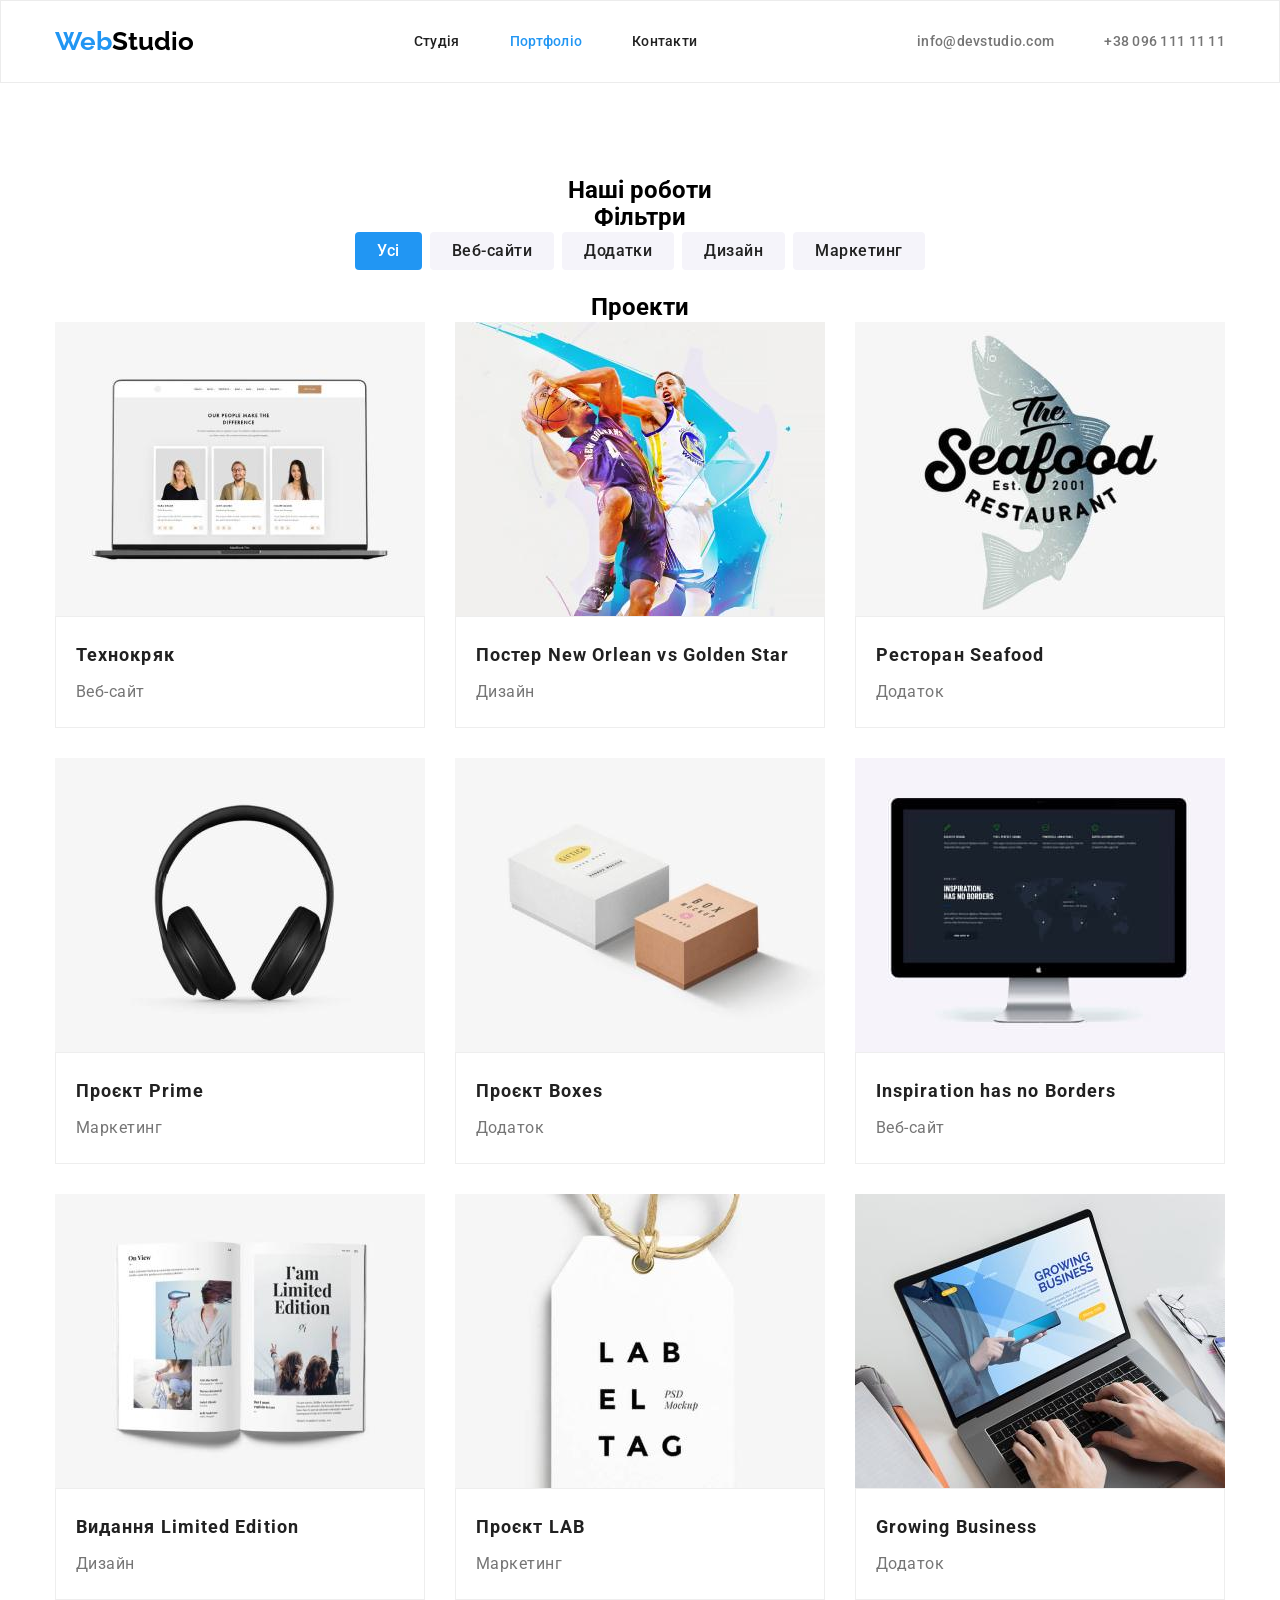
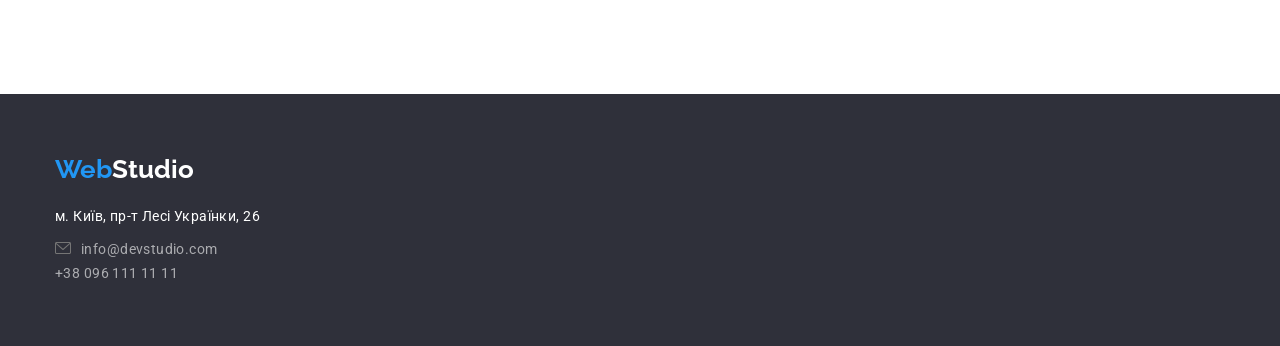
==== portfolio.html @ 97280445 "Декоративные эффекты и элементы - Начало работы (вечер 02.12.2024) Декоративные эффекты и элементы :" ====
<!DOCTYPE html>
<html lang="uk">
  <head>
    <meta charset="UTF-8" />

    <!-- Краткое описание содержания помогает поисковым системам лучше проиндексировать страницу -->
    <meta name="description" content="Дизайн та розробка сайтів - Портфоліо" />

    <meta name="viewport" content="width=device-width, initial-scale=1.0" />

    <!-- Заголовок страницы, который отображается во вкладке браузера -->
    <!-- Текст заголовка содержит краткое описание содержимого веб-страницы -->
    <title>Portfolio</title>

    <!-- Подключение шрифтов -->
    <link rel="preconnect" href="https://fonts.googleapis.com" />
    <link rel="preconnect" href="https://fonts.gstatic.com" crossorigin />
    <link
      href="https://fonts.googleapis.com/css2?family=Raleway:wght@700&family=Roboto:wght@400;500;700;900&display=swap"
      rel="stylesheet"
    />

    <!-- подключается нормализатор стилей для всех браузеров - перед подключением остальных стилей -->
    <link
      rel="stylesheet"
      href="https://cdnjs.cloudflare.com/ajax/libs/modern-normalize/1.0.0/modern-normalize.min.css"
    />

    <!-- Подключение внешнего файла со стилями -->
    <link rel="stylesheet" href="./css/styles.css" />
  </head>
  <body class="page">
    <!-- Заголовок -->
    <header class="page-header">
      <div class="container">
        <!-- Ссылка - На основную страничку сайта -->
        <a href="./index.html" title="Перехід на основну сторінку" class="logo link"
          ><span class="logo-blue">Web</span><span class="logo-black">Studio</span></a
        >
        <!-- Навигация - это ссылки на другие странички -->
        <nav>
          <ul class="nav-site list">
            <li class="item">
              <a href="./index.html" title="Основна сторінка" class="link">Студія</a>
            </li>
            <li class="item">
              <a href="./portfolio.html" title="Наші проекти" class="link current">Портфоліо</a>
            </li>
            <li class="item"><a href="" title="Наші контакти" class="link">Контакти</a></li>
          </ul>
        </nav>
        <ul class="nav-adress list">
          <li class="item">
            <a href="mailto:info@devstudio.com" title="Напиши" class="link">info@devstudio.com</a>
          </li>
          <li class="item">
            <a href="tel:+380961111111" title="Подзвони" class="link">+38 096 111 11 11</a>
          </li>
        </ul>
      </div>
    </header>

    <main>
      <!-- Портфолио -->
      <section class="section portfolio container">
        <h1 class="portfolio-title" aria-label="Наші роботи">Наші роботи</h1>

        <!-- Filters (Фильтры) -->
        <h2 class="filter-title" aria-label="Фільтри">Фільтри</h2>
        <ul class="filter-list list">
          <li class="filter-item">
            <button type="button" class="filter-button current">Усі</button>
          </li>
          <li class="filter-item">
            <button type="button" class="filter-button">Веб-сайти</button>
          </li>
          <li class="filter-item">
            <button type="button" class="filter-button">Додатки</button>
          </li>
          <li class="filter-item">
            <button type="button" class="filter-button">Дизайн</button>
          </li>
          <li class="filter-item">
            <button type="button" class="filter-button">Маркетинг</button>
          </li>
        </ul>

        <!-- Projects (Проэкты) -->
        <h2 class="project-title" aria-label="Проекти">Проекти</h2>
        <ul class="project-list list">
          <li class="project-item">
            <a href="" class="project-link">
              <img
                src="./images/project-1.jpg"
                alt="Фото Веб-сайт Технокряк"
                width="370"
                height="294"
                class="project-photo"
              />
              <div class="project-name-type">
                <h3 class="project-name">Технокряк</h3>
                <p class="project-type">Веб-сайт</p>
              </div>
            </a>
          </li>
          <li class="project-item">
            <a href="" class="project-link">
              <img
                src="./images/project-2.jpg"
                alt="Фото Постер New Orlean vs Golden Star"
                width="370"
                height="294"
                class="project-photo"
              />
              <div class="project-name-type">
                <h3 class="project-name">Постер New Orlean vs Golden Star</h3>
                <p class="project-type">Дизайн</p>
              </div>
            </a>
          </li>
          <li class="project-item">
            <a href="" class="project-link">
              <img
                src="./images/project-3.jpg"
                alt="Фото Додаток Ресторан Seafood"
                width="370"
                height="294"
                class="project-photo"
              />
              <div class="project-name-type">
                <h3 class="project-name">Ресторан Seafood</h3>
                <p class="project-type">Додаток</p>
              </div>
            </a>
          </li>
          <li class="project-item">
            <a href="" class="project-link">
              <img
                src="./images/project-4.jpg"
                alt="Фото Маркетинг Проєкт Prime"
                width="370"
                height="294"
                class="project-photo"
              />
              <div class="project-name-type">
                <h3 class="project-name">Проєкт Prime</h3>
                <p class="project-type">Маркетинг</p>
              </div>
            </a>
          </li>
          <li class="project-item">
            <a href="" class="project-link">
              <img
                src="./images/project-5.jpg"
                alt="Фото Додаток Проєкт Boxes"
                width="370"
                height="294"
                class="project-photo"
              />
              <div class="project-name-type">
                <h3 class="project-name">Проєкт Boxes</h3>
                <p class="project-type">Додаток</p>
              </div>
            </a>
          </li>
          <li class="project-item">
            <a href="" class="project-link">
              <img
                src="./images/project-6.jpg"
                alt="Фото Веб-сайт Inspiration has no Borders"
                width="370"
                height="294"
                class="project-photo"
              />
              <div class="project-name-type">
                <h3 class="project-name">Inspiration has no Borders</h3>
                <p class="project-type">Веб-сайт</p>
              </div>
            </a>
          </li>
          <li class="project-item">
            <a href="" class="project-link">
              <img
                src="./images/project-7.jpg"
                alt="Фото Дизайн Видання Limited Edition"
                width="370"
                height="294"
                class="project-photo"
              />
              <div class="project-name-type">
                <h3 class="project-name">Видання Limited Edition</h3>
                <p class="project-type">Дизайн</p>
              </div>
            </a>
          </li>
          <li class="project-item">
            <a href="" class="project-link">
              <img
                src="./images/project-8.jpg"
                alt="Фото Маркетинг Проєкт LAB"
                width="370"
                height="294"
                class="project-photo"
              />
              <div class="project-name-type">
                <h3 class="project-name">Проєкт LAB</h3>
                <p class="project-type">Маркетинг</p>
              </div>
            </a>
          </li>
          <li class="project-item">
            <a href="" class="project-link">
              <img
                src="./images/project-9.jpg"
                alt="Фото Додаток Growing Business"
                width="370"
                height="294"
                class="project-photo"
              />
              <div class="project-name-type">
                <h3 class="project-name">Growing Business</h3>
                <p class="project-type">Додаток</p>
              </div>
            </a>
          </li>
        </ul>
      </section>
    </main>

    <!-- Футер - подвал сайта -->
    <footer>
      <div class="container">
        <a href="./index.html" title="Перехід на основну сторінку" class="logo link"
          ><span class="logo-blue">Web</span><span class="logo-white">Studio</span></a
        >
        <address>
          <p class="description">м. Київ, пр-т Лесі Українки, 26</p>
          <p>
            <a href="mailto:info@devstudio.com" title="Напиши" class="email link"
              >info@devstudio.com</a
            >
          </p>
          <p><a href="tel:+380961111111" title="Подзвони" class="tel link">+38 096 111 11 11</a></p>
        </address>
      </div>
    </footer>
  </body>
</html>
---- css/styles.css ----
/* :root - специфичный аналог селектора <html> в CSS*/
/* Указываются */
/* CSS-переменные (кастомные свойства) */
:root {
  /* #757575 - p, header - a(email) и a(tel) - не активные */
  --main-text-color: #757575;
  /* #212121 - h2, h3, a(nav in header) - не активный*/
  --second-text-color: #212121;
  /* #2196F3 - logo, a(nav):hover, button(background)*/
  --acsent-color: #2196f3;
  /* #FFFFFF - background-page, h1, button(text), footer - logo, adress (почтовый адрес) */
  --main-white-color: #ffffff;
  /* #2F303A - background-hero, background-footer */
  --background-grey-color: #2f303a;
  /* #F5F4FA - background-section-team */
  --background-section-color: #f5f4fa;
  /* #000000 - logo(header)*/
  --main-black-color: #000000;
  /* rgba(255,255,255,0.6) - adress (tel,email) */
  --text-footer-tel-color: rgba(255, 255, 255, 0.6);
  /* #ECECEC - обводка-header + line в index.html (между header и main)*/
  --stroke-index-color: #ececec;
  /* #EEEEEE - обводка карточки в portfolio.html */
  --stroke-portfolio-color: #eeeeee;
  /* #AFB1B8 - обводка карточки в разделе Клиенты */
  --stroke-client-color: #afb1b8;
}

/* Палитра основных цветов */
/* #757575 - p, a(email) и a(tel) - не активные */
/* #212121 - h2, h3, a(nav in header) - не активный*/
/* #2196F3 - logo, a(nav):hover, button(background)*/
/* #FFFFFF - background-page, h1, button(text), footer - logo, adress (почтовый адрес) */
/* #2F303A - background-hero, background-footer */
/* #F5F4FA - background-section-team */
/* #000000 - logo(header)*/
/* rgba(255,255,255,0.6) - adress (tel,email) */
/* #ECECEC - обводка-header + line в index.html (между header и main)*/
/* #EEEEEE - обводка карточки в portfolio.html */
/* #AFB1B8 - обводка карточки в разделе Клиенты */

/* Шрифты */

.roboto-regular {
  font-family: 'Roboto', sans-serif;
  font-weight: 400;
  font-style: normal;
}

.roboto-medium {
  font-family: 'Roboto', sans-serif;
  font-weight: 500;
  font-style: normal;
}

.roboto-bold {
  font-family: 'Roboto', sans-serif;
  font-weight: 700;
  font-style: normal;
}

.roboto-black {
  font-family: 'Roboto', sans-serif;
  font-weight: 900;
  font-style: normal;
}

.raleway {
  font-family: 'Raleway', sans-serif;
  font-optical-sizing: auto;
  font-weight: 700;
  font-style: normal;
}

/* Задание всем элементам свойства box-sizing: border-box; */
html {
  box-sizing: border-box;
}

/* Наследование свойств для элемента от ближайшего предка */
/* *, */
/* *::before, */
/* *::after { */
/* box-sizing: inherit; */
/* } */

/* Обнуление отступов для заголовков и абзаца */
h1,
h2,
h3,
h4,
h5,
h6,
p {
  margin: 0;
  padding: 0;
}

/* Тело сайта */
body {
  /* Обнуление внешних отступов для тела сайта */
  margin: 0px;

  background-color: var(--main-white-color);
  color: var(--main-text-color);

  font-family: 'Roboto', sans-serif;
  font-style: normal;
}

/* Утилиты */

/* Класс для настройки всех перечней - может быть вторым классом в тегах ul */
.list {
  /* Сбросить все отступы по умолчанию */
  margin: 0;
  padding: 0;
  /* Убрать первые точечки в неупорядоченном списке */
  list-style: none;
}

/* Это класс, который ограничивает контент размером сетки и устанавливает отступы */
.container {
  margin-left: auto;
  margin-right: auto;
  width: 1200px;
  padding-top: 0px;
  padding-right: 15px;
  padding-bottom: 0px;
  padding-left: 15px;
}

/* Верхняя строка - header */
.page-header {
  border: var(--stroke-index-color) solid 1px;
}

.page-header .container {
  display: flex;
  /* Установка всех элементов в строку */
  flex-direction: row;
  /* Выравнивание всех элементов контейнера по второстепенной оси - по центру */
  align-items: center;
  /* Выравнивание элементов по главной оси  */
  justify-content: space-between;
}

/* Логотип - общие свойства */
.logo {
  font-family: 'Raleway', sans-serif;
  font-optical-sizing: auto;
  font-weight: 700;
  font-style: normal;
  font-size: 26px;
  line-height: 1.2;
  letter-spacing: 3%;

  /* Убрать подчеркивание для ссылки */
  text-decoration: none;
}
/* Логотип - синяя часть текста */
.logo-blue {
  color: var(--acsent-color);
}
/* Логотип - черная часть текста - в header */
.logo-black {
  color: var(--main-black-color);
}
/* Логотип - белая часть текста - в footer */
.logo-white {
  color: var(--main-white-color);
}

/* Стилизация header */
/* Стилизация меню .nav-site */
.nav-site {
  display: flex;
  flex-direction: row;
  /* Расстояние между пунктами меню навигации */
  /* gap: 50px; */

  font-weight: 500;
  font-size: 14px;
  line-height: 1.2;
  letter-spacing: 0.02em;
}

/* Расстояние между пунктами меню навигации */
.nav-site .item:not(:last-child) {
  margin-right: 50px;
}

.nav-site .link {
  display: block;
  padding-top: 32px;
  padding-bottom: 32px;

  color: var(--second-text-color);
  /* Убрать подчеркивание для ссылки */
  text-decoration: none;
}
/* При наведении мышки или при получении фокуса */
.nav-site .link:hover,
.nav-site .link:focus {
  color: var(--acsent-color);
}

/* Правило - другой цвет ссылки , если ссылка указывает на текущую страницу */
/* Обязательно .link.current БЕЗ ПРОБЕЛА, тогда применяется class="link current" */
.nav-site .link.current {
  color: var(--acsent-color);
}

/* Стилизация меню .nav-adress */
.nav-adress {
  display: flex;
  flex-direction: row;
  /* Расстояние между пунктами меню навигации */
  /* gap: 50px; */

  font-weight: 500;
  font-size: 14px;
  line-height: 1.2;
  letter-spacing: 0.02em;
}
.nav-adress .link {
  display: block;
  padding-top: 32px;
  padding-bottom: 32px;

  color: var(--main-text-color);
  /* Убрать подчеркивание для ссылки */
  text-decoration: none;
}

/* Расстояние между пунктами меню навигации - задаем через селектор соседа */
.nav-adress .item + .item {
  margin-left: 50px;
}

/* При наведении мышки или при получении фокуса */
.nav-adress .link:hover,
.nav-adress .link:focus {
  color: var(--acsent-color);
}

/* Вставляем иконки через псевдоэлемент ::before */
.email.link::before {
  display: inline-flex;
  content: '';
  width: 16px;
  height: 12px;
  margin-right: 10px;
  background-image: url(../icon/envelope.svg);
  background-size: contain;
  background-position: center;
}

/* hero - Приветствие к кнопкой call-to-action */
.hero {
  /* Выравнивание бока по центру экрана */
  margin-left: auto;
  margin-right: auto;
  /* Внутренние отступы блока до текста и кнопки */
  padding-top: 200px;
  padding-bottom: 200px;

  /* Максимальная ширина блока по ширине картинки - это позволяет не изменять размер картинки */
  max-width: 1600px;
  /* Выравнивание заголовка и кнопки по центру */
  text-align: center;
  /* Обязательное свойство, если картинка не загрузится из сервера */
  background-color: var(--background-grey-color);
  /* Фоновый рисункок */
  /* background-image: url(../images/hero.jpg); */
  /* Фоновый рисункок и затемнение градиентом */
  background-image: linear-gradient(to bottom, rgba(47, 48, 58, 0.4) 50%, rgba(130, 132, 160, 0.4)),
    url(../images/hero.jpg);
}
.hero-title {
  /* outline: tomato solid 1px; */
  /* Обнуление внешних отступов, которые устанавлены для h1 по умолчанию */
  margin-top: 0;
  /* Расстояние до кнопки */
  margin-bottom: 30px;

  color: var(--main-white-color);

  font-weight: 900;
  font-size: 44px;
  line-height: 1.363;
  letter-spacing: 0.06em;
  /* Выравнивание этого текстового блока по центру */
  text-align: center;
}

.hero-button {
  /* Внутренние отступы от края кнопки до текста */
  padding-left: 32px;
  padding-top: 10px;
  padding-right: 32px;
  padding-bottom: 10px;

  /* Радиус скругления углов кнопки */
  border-radius: 4px;
  /* Обводка кнопки - отсутствует */
  border: none;

  color: var(--main-white-color);
  background-color: var(--acsent-color);

  /* Шрифт названия кнопки */
  /* Для кнопки - обязательное указание шрифта или указание унаследования (по умолчанию, заданный ранее) */
  font-family: inherit;
  font-weight: 700;
  font-size: 16px;
  line-height: 1.875; /* 30 px*/
  letter-spacing: 0.06em;
}

.hero-button:hover {
  /* Вид курсора при наведении на кнопку */
  cursor: pointer;
}

.hero-button:active {
  /* Меняется цвет фона кнопки при нажатии на кнопку */
  background-color: var(--main-black-color);
}

/* Секции  */

/* Стандартная секция - свойства */
.section {
  padding-top: 94px;
  padding-bottom: 94px;
}

/* Секция без нижнего внутреннего отступа */
.section.no-padding-bottom {
  padding-bottom: 0;
}

.section-title {
  margin-bottom: 50px;

  color: var(--second-text-color);
  font-weight: 700;
  font-size: 36px;
  line-height: 1.2;
  letter-spacing: 0.03em;
  /* Выравнивание текста по центру */
  text-align: center;
}

/* Только для секции Преимущества убирает вывод на экран заголовка */
/* .section-title.feature {
  visibility: hidden;
}  */

/* feature - Особливості - Преимущества */
.feature-list {
  display: flex;
  flex-direction: row;
  /* Расстояние между элементами - свойство gap - the gutters between grid rows and columns. */
  /* gap: 30px; */
  row-gap: 30px;
  column-gap: 30px;
}

/* Картинка для каждого преимущества - в .item::before */
.feature-list .item::before {
  content: '';
  height: 120px;
  /* Картинка на всю ширину блока */
  display: block;
  background-color: var(--background-section-color);
  background-position: center;
  background-repeat: no-repeat;
  background-size: 70px 70px;
  margin-bottom: 30px;
}

/* Иконки для каждого преимущества */
.feature-list .item.antenna::before {
  background-image: url(../icon/antenna.svg);
}

.feature-list .item.clock::before {
  background-image: url(../icon/clock.svg);
}

.feature-list .item.diagram::before {
  background-image: url(../icon/diagram.svg);
}

.feature-list .item.astronaut::before {
  background-image: url(../icon/astronaut.svg);
}

/* Название преимущества */
.feature-list .title {
  margin-bottom: 10px;

  color: var(--second-text-color);

  font-weight: 700;
  font-size: 14px;
  line-height: 1.2;
  letter-spacing: 0.03em;
}

/* Для всех четных элементов списка Преимущества */
.feature-list > .item:nth-child(2n) {
  background-color: var(--acsent-color);
}

/* Описание преимущества */
.feature-list .text {
  font-weight: 400;
  font-size: 14px;
  line-height: 1.71428; /* 24px */
  letter-spacing: 0.03em;
}

/* work - Роботи */
.work-list {
  display: flex;
  flex-direction: row;
  /* Расстояние между видами работ  */
  gap: 30px;
}

/* team - Команда */
.team {
  background-color: var(--background-section-color);
}

.team .team-list {
  display: flex;
  flex-direction: row;
  /* Расстояние между карточками работников */
  gap: 30px;
}

.team-list-item {
  /* Радиусы скругления нижние */
  border-bottom-left-radius: 4px;
  border-bottom-right-radius: 4px;
  /* Многослойная тень для карточки сотрудника */
  box-shadow: 0px 1px 3px 0px rgba(0, 0, 0, 0.12), 0px 1px 1px 0px rgba(0, 0, 0, 0.14),
    0px 2px 1px 0px rgba(0, 0, 0, 0.2);
  /* Горизонтальное выравнивание текта  */
  text-align: center;
}

.team-list-item .photo {
  margin-bottom: 30px;
}

.team-list-item .name {
  margin-bottom: 10px;

  color: var(--second-text-color);

  font-weight: 500;
  font-size: 16px;
  line-height: 1.2;
  letter-spacing: 0.03em;
}
.team-list-item .type-worker {
  margin-bottom: 16px;
  font-weight: 400;
  font-size: 16px;
  line-height: 1.2;
  letter-spacing: 0.03em;
}

/* Клиенты */
.client .client-list {
  display: flex;
  flex-direction: row;
  /* Расстояние между картинками - логотипами клиентов */
  gap: 30px;
}

/* Блок логотипа с рамкой */
.client-list-item {
  width: 170px;
  height: 92px;
  border-color: var(--stroke-client-color);
  border-style: solid;
  border-width: 1px;
  padding-top: 16px;
  padding-bottom: 16px;
  padding-left: 32px;
  padding-right: 32px;
}

/* Внутренний блок логотипа */
.client-list-item .logo-rect {
  /* Превращаем внутренний блок в ячейку таблицы, чтобы была возможность вертикального центрирования */
  display: table-cell;
  outline: red solid 1px;
  width: 106px;
  height: 60px;
  /* Центрируем содержимое ячейки по вертикали */
  vertical-align: middle;
}

/* Картинка с логотипом */
.logo-img {
  outline: #2196f3 solid 1px;
  /* Делаем блочный элемент,чтобы убрать стандартный отступ снизу картинки*/
  display: block;
  /* Внешними отступами центрируем по горизонтали */
  margin-left: auto;
  margin-right: auto;
}

/* Portfolio */

.portfolio-title {
  color: var(--main-black-color);

  /* Выравнивание текста по центру */
  text-align: center;
}

/* filter - Фильтры */
.filter-title {
  color: var(--main-black-color);

  /* Выравнивание текста по центру */
  text-align: center;
}

.filter-list {
  display: flex;
  flex-direction: row;
  gap: 8px;
  justify-content: center;

  margin-bottom: 24px;
}

.filter-button {
  /* Внутренние отступы от края кнопки до текста */
  padding-left: 22px;
  padding-top: 6px;
  padding-right: 22px;
  padding-bottom: 6px;

  /* Радиус скругления углов кнопки */
  border-radius: 4px;
  /* Обводка кнопки - отсутствует */
  border: none;

  color: var(--second-text-color);
  background-color: var(--background-section-color);

  /* Шрифт */
  /* Для кнопки - обязательное указание шрифта или указание унаследования (по умолчанию, заданный ранее) */
  font-family: inherit;
  font-weight: 500;
  font-size: 16px;
  line-height: 1.625; /* 26px */
  letter-spacing: 0.03em;
}

.filter-button:hover {
  /* Вид курсора при наведении на кнопку */
  cursor: pointer;

  color: var(--main-white-color);
  background-color: var(--acsent-color);

  /* Многослойная тень при наведении на проект */
  box-shadow: 0px 1px 2px 0px rgba(0, 0, 0, 0.08), 0px 3px 1px 0px rgba(0, 0, 0, 0.1),
    0px 2px 2px 0px rgba(0, 0, 0, 0.12);
}

.filter-button.current {
  color: var(--main-white-color);
  background-color: var(--acsent-color);
}

/* project - Проэкты */
.project-title {
  color: var(--main-black-color);

  /* Выравнивание текста по центру */
  text-align: center;
}

.project-list {
  display: flex;
  flex-direction: row;
  /* Если элементы не вмещаются в строку, то они перепрыгивают на следующую строку */
  flex-wrap: wrap;
  /* Расстояние между карточками (вертикальное и горизонтальное - одинаковое */
  gap: 30px;
}

.project-item:hover {
  /* Многослойная тень при наведении на проект */
  box-shadow: 0px 1px 1px 0px rgba(0, 0, 0, 0.12), 0px 4px 4px 0px rgba(0, 0, 0, 0.06),
    1px 4px 6px 0px rgba(0, 0, 0, 0.16);
}

.project-link {
  /* Делаем ссылку блочным элементом */
  display: block;

  /* Убираем подчеркивание для ссылки */
  text-decoration: none;
}

.project-photo {
  /* Делаем картинку блочным элементом, убирая расстояние снизу 4px, установленное по умолчанию */
  display: block;
}

.project-name-type {
  padding: 20px;
  border: var(--stroke-portfolio-color) solid 1px;

  text-align: left;
}

.project-name {
  margin-bottom: 4px;

  color: var(--second-text-color);

  /* Шрифт */
  font-weight: 700;
  font-size: 18px;
  line-height: 2; /* 36px */
  letter-spacing: 0.06em;
}

.project-type {
  color: var(--main-text-color);

  /* Шрифт */
  font-weight: 400;
  font-size: 16px;
  line-height: 1.875; /* 30px */
  letter-spacing: 0.03em;
}

/* footer */
footer {
  background-color: var(--background-grey-color);
}

footer .container {
  padding-top: 60px;
  padding-bottom: 60px;
}

/* Почтовый адрес */
address {
  font-style: normal;
  font-weight: 400;
  font-size: 14px;
  line-height: 1.71428; /* 24px */
  letter-spacing: 0.03em;
}
address .description {
  margin-top: 20px;
  margin-bottom: 9px;

  color: var(--main-white-color);
}

/* Email */
address .email {
  margin-bottom: 9px;

  color: var(--text-footer-tel-color);

  /* Убрать подчеркивание для ссылки */
  text-decoration: none;
}

address .email:hover,
address .email:focus {
  color: var(--acsent-color);
}

/* Телефон */
address .tel {
  color: var(--text-footer-tel-color);

  /* Убрать подчеркивание для ссылки */
  text-decoration: none;
}

address .tel:hover,
address .tel:focus {
  color: var(--acsent-color);
}
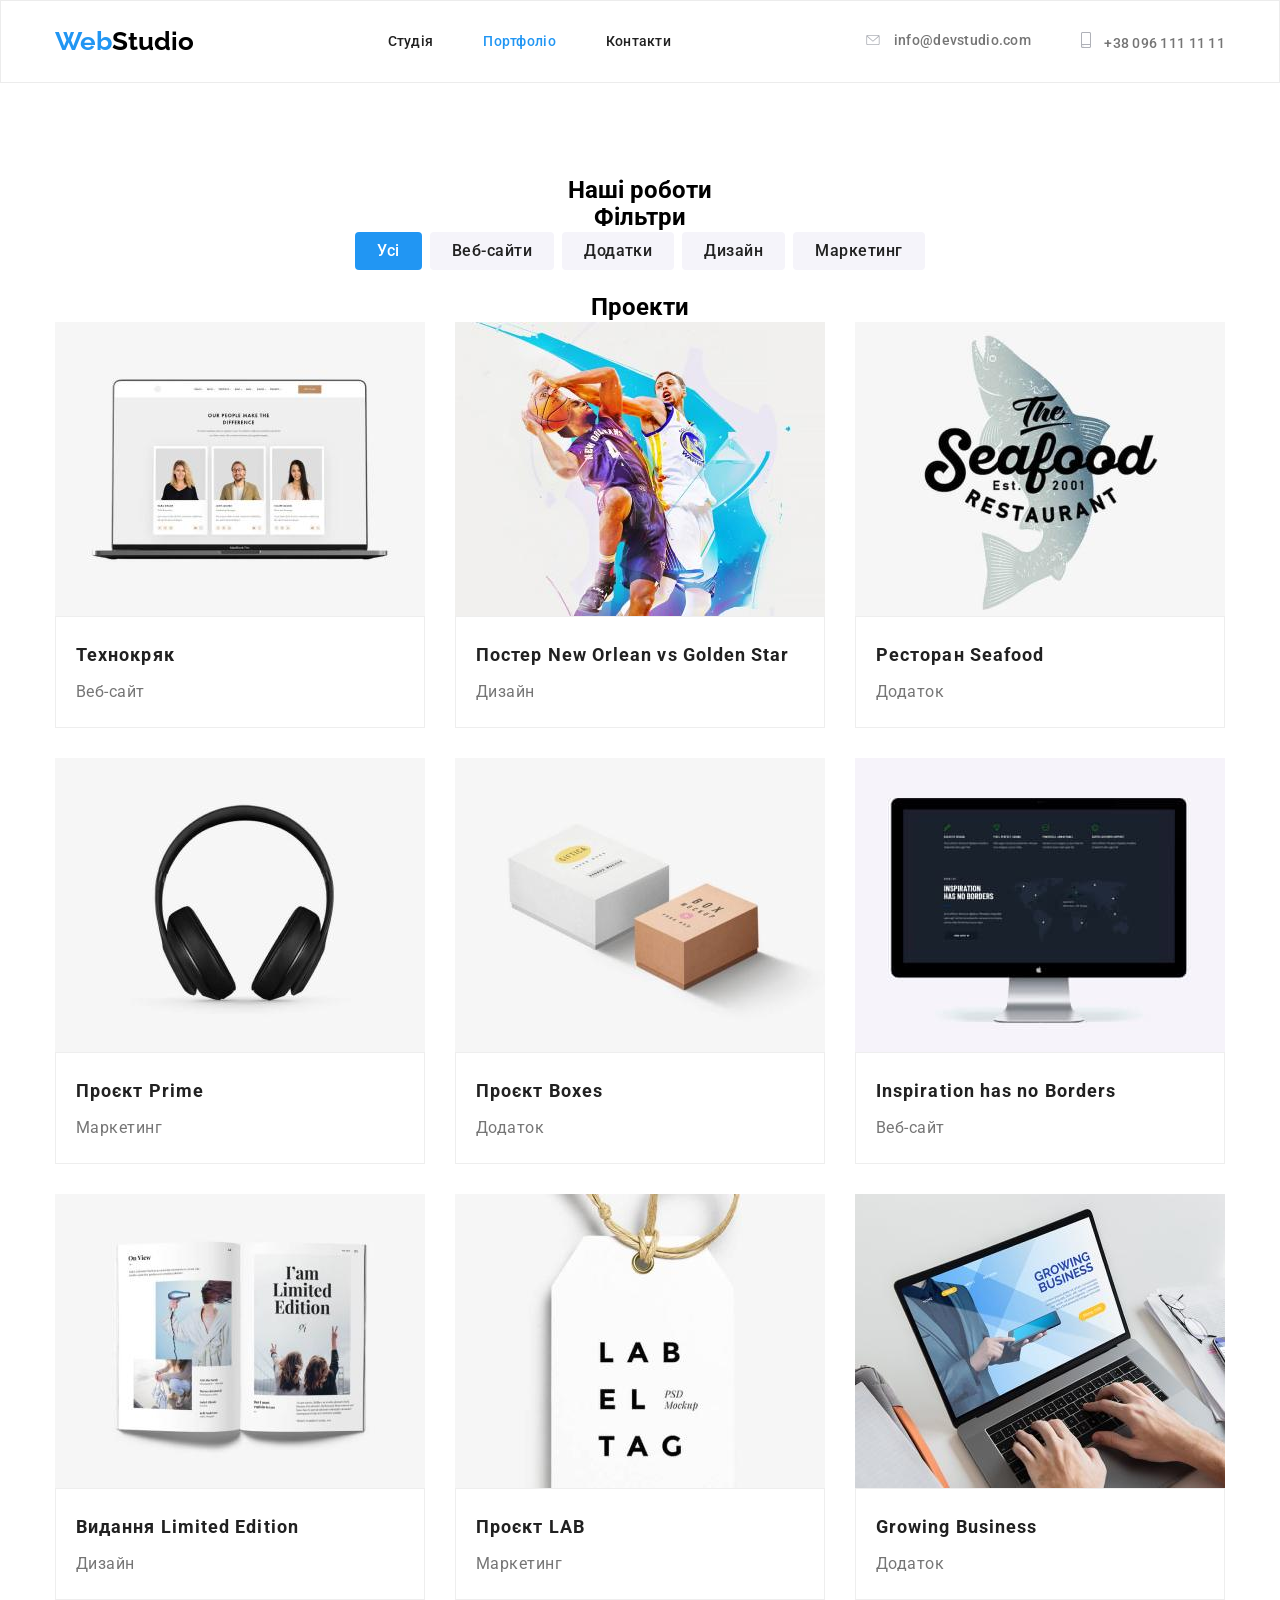
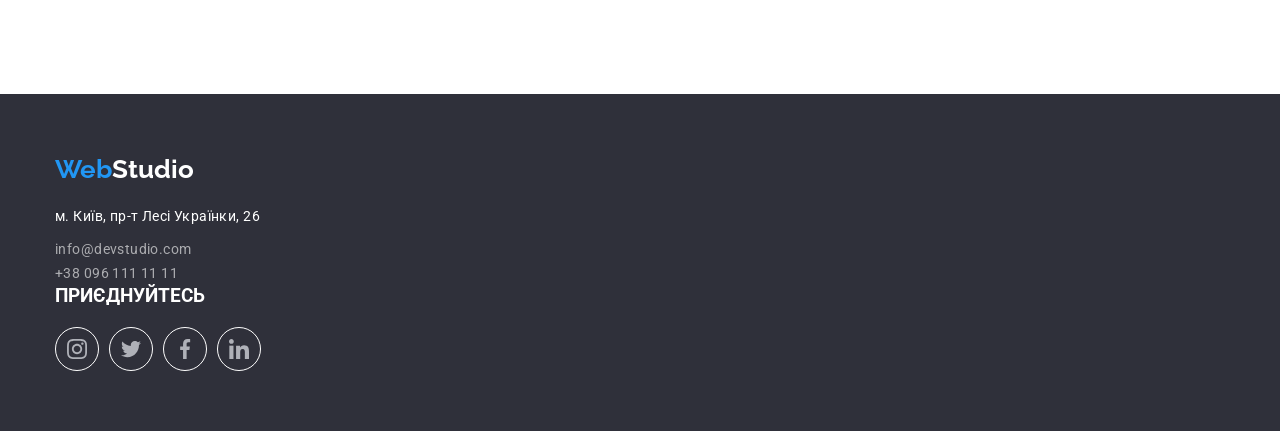
==== commit 5b80a449: "Декоративные эффекты и элементы - Начало работы (вечер 05.12.2024) 1. Добавлены и оптимизированы ико" ====
--- a/portfolio.html
+++ b/portfolio.html
@@ -51,10 +51,20 @@
         </nav>
         <ul class="nav-adress list">
           <li class="item">
-            <a href="mailto:info@devstudio.com" title="Напиши" class="link">info@devstudio.com</a>
+            <a href="mailto:info@devstudio.com" title="Напиши" class="email link">
+              <svg width="16" height="10" class="email icon">
+                <use href="./icon/icons.svg#icon-envelope"></use>
+              </svg>
+              info@devstudio.com</a
+            >
           </li>
           <li class="item">
-            <a href="tel:+380961111111" title="Подзвони" class="link">+38 096 111 11 11</a>
+            <a href="tel:+380961111111" title="Подзвони" class="tel link">
+              <svg width="10" height="16" class="tel icon">
+                <use href="./icon/icons.svg#icon-smartphone"></use>
+              </svg>
+              +38 096 111 11 11</a
+            >
           </li>
         </ul>
       </div>
@@ -242,6 +252,41 @@
           </p>
           <p><a href="tel:+380961111111" title="Подзвони" class="tel link">+38 096 111 11 11</a></p>
         </address>
+
+        <div class="social">
+          <h3 class="title">ПРИЄДНУЙТЕСЬ</h3>
+              <ul class="social-links list">
+                <li class="item">
+                  <a href="" class="link" aria-label="instagram">
+                    <svg class="icon" width="20" height="20">
+                      <use href="./icon/icons.svg#icon-instagram"></use>
+                    </svg>
+                  </a>
+                </li>
+                <li class="item">
+                  <a href="" class="link" aria-label="twitter">
+                    <svg class="icon" width="20" height="20">
+                      <use href="./icon/icons.svg#icon-twitter"></use>
+                    </svg>
+                  </a>
+                </li>
+                <li class="item">
+                  <a href="" class="link" aria-label="facebook">
+                    <svg class="icon" width="20" height="20">
+                      <use href="./icon/icons.svg#icon-facebook"></use>
+                    </svg>
+                  </a>
+                </li>
+                <li class="item">
+                  <a href="" class="link" aria-label="linkedin">
+                    <svg class="icon" width="20" height="20">
+                      <use href="./icon/icons.svg#icon-linkedin"></use>
+                    </svg>
+                  </a>
+                </li>
+              </ul>
+          </ul>
+        </div>
       </div>
     </footer>
   </body>
--- a/css/styles.css
+++ b/css/styles.css
@@ -147,6 +147,9 @@
 
 /* Логотип - общие свойства */
 .logo {
+  padding-top: 24px;
+  padding-bottom: 24px;
+
   font-family: 'Raleway', sans-serif;
   font-optical-sizing: auto;
   font-weight: 700;
@@ -223,8 +226,8 @@
   line-height: 1.2;
   letter-spacing: 0.02em;
 }
+
 .nav-adress .link {
-  display: block;
   padding-top: 32px;
   padding-bottom: 32px;
 
@@ -236,6 +239,15 @@
 /* Расстояние между пунктами меню навигации - задаем через селектор соседа */
 .nav-adress .item + .item {
   margin-left: 50px;
+}
+
+.nav-adress .icon {
+  fill: var(--stroke-client-color);
+  margin-right: 10px;
+}
+
+.nav-adress .link:hover .icon {
+  fill: var(--acsent-color);
 }
 
 /* При наведении мышки или при получении фокуса */
@@ -245,7 +257,7 @@
 }
 
 /* Вставляем иконки через псевдоэлемент ::before */
-.email.link::before {
+/* .email.link::before {
   display: inline-flex;
   content: '';
   width: 16px;
@@ -254,11 +266,11 @@
   background-image: url(../icon/envelope.svg);
   background-size: contain;
   background-position: center;
-}
+} */
 
 /* hero - Приветствие к кнопкой call-to-action */
 .hero {
-  /* Выравнивание бока по центру экрана */
+  /* Выравнивание блока по центру экрана */
   margin-left: auto;
   margin-right: auto;
   /* Внутренние отступы блока до текста и кнопки */
@@ -369,35 +381,44 @@
 }
 
 /* Картинка для каждого преимущества - в .item::before */
-.feature-list .item::before {
-  content: '';
+/* .feature-list .item::before {
+  /* content: ''; */
+/* height: 120px; */
+/* Картинка на всю ширину блока */
+/* display: block; */
+/* background-color: var(--background-section-color); */
+/* background-position: center; */
+/* background-repeat: no-repeat; */
+/* background-size: 70px 70px; */
+/* margin-bottom: 30px; */
+/* } */
+
+/* Иконки для каждого преимущества */
+/* .feature-list .item.antenna::before { */
+/* background-image: url(../icon/antenna.svg); */
+/* } */
+
+/* При вставке иконки через Inline-SVG */
+.feature-item-icon {
+  display: flex;
   height: 120px;
-  /* Картинка на всю ширину блока */
+  justify-content: center;
+  align-items: center;
+
+  background-color: var(--background-section-color);
+  margin-bottom: 30px;
+}
+
+.feature .icon {
   display: block;
-  background-color: var(--background-section-color);
-  background-position: center;
-  background-repeat: no-repeat;
-  background-size: 70px 70px;
+  margin: 0;
+  /* padding-top: 25px;
+  padding-bottom: 25px;
+  margin-left: auto;
+  margin-right: auto;
   margin-bottom: 30px;
-}
-
-/* Иконки для каждого преимущества */
-.feature-list .item.antenna::before {
-  background-image: url(../icon/antenna.svg);
-}
-
-.feature-list .item.clock::before {
-  background-image: url(../icon/clock.svg);
-}
-
-.feature-list .item.diagram::before {
-  background-image: url(../icon/diagram.svg);
-}
-
-.feature-list .item.astronaut::before {
-  background-image: url(../icon/astronaut.svg);
-}
-
+  background-color: var(--acsent-color); */
+}
 /* Название преимущества */
 .feature-list .title {
   margin-bottom: 10px;
@@ -411,9 +432,9 @@
 }
 
 /* Для всех четных элементов списка Преимущества */
-.feature-list > .item:nth-child(2n) {
-  background-color: var(--acsent-color);
-}
+/* .feature-list > .item:nth-child(2n) { */
+/* background-color: var(--acsent-color); */
+/* } */
 
 /* Описание преимущества */
 .feature-list .text {
@@ -476,6 +497,51 @@
   letter-spacing: 0.03em;
 }
 
+.team-list-item .social-links {
+  margin-left: 32px;
+  margin-right: 32px;
+  margin-bottom: 30px;
+}
+
+.social-links {
+  display: flex;
+  flex-direction: row;
+  gap: 10px;
+
+  width: 206px;
+  height: 44px;
+}
+
+.social-links > .item {
+  display: flex;
+  justify-content: center;
+  align-items: center;
+
+  width: 44px;
+  height: 44px;
+  border-radius: 22px;
+  border: 1px solid #ffffff;
+
+  cursor: pointer;
+
+  /* Убрать подчеркивание для ссылки */
+  text-decoration: none;
+}
+
+.social-links .icon {
+  display: block;
+  margin: 0;
+  fill: var(--stroke-client-color);
+}
+
+.social-links > .item:hover {
+  background-color: var(--acsent-color);
+}
+
+.social-links > .item:hover .icon {
+  fill: var(--main-white-color);
+}
+
 /* Клиенты */
 .client .client-list {
   display: flex;
@@ -485,37 +551,45 @@
 }
 
 /* Блок логотипа с рамкой */
-.client-list-item {
+.client-list-item .client-link {
   width: 170px;
   height: 92px;
   border-color: var(--stroke-client-color);
   border-style: solid;
   border-width: 1px;
+  border-radius: 4px;
   padding-top: 16px;
   padding-bottom: 16px;
   padding-left: 32px;
   padding-right: 32px;
-}
-
-/* Внутренний блок логотипа */
-.client-list-item .logo-rect {
-  /* Превращаем внутренний блок в ячейку таблицы, чтобы была возможность вертикального центрирования */
-  display: table-cell;
-  outline: red solid 1px;
-  width: 106px;
-  height: 60px;
-  /* Центрируем содержимое ячейки по вертикали */
-  vertical-align: middle;
+
+  display: flex;
+  justify-content: center;
+  align-items: center;
 }
 
 /* Картинка с логотипом */
-.logo-img {
+.client-svg {
+  max-height: 47px;
+  max-width: 94px;
   outline: #2196f3 solid 1px;
   /* Делаем блочный элемент,чтобы убрать стандартный отступ снизу картинки*/
   display: block;
-  /* Внешними отступами центрируем по горизонтали */
-  margin-left: auto;
-  margin-right: auto;
+  fill: #afb1b8;
+}
+
+/* При нажатии на иконку с логотипом клиента */
+.client-list-item .client-link:hover {
+  border-color: var(--acsent-color);
+}
+
+/* Для полностью встроенного SVG (на примере Клиент 1) */
+/* .client-svg:hover .path {
+  fill: var(--acsent-color);
+} */
+
+.client-svg:hover {
+  fill: var(--acsent-color);
 }
 
 /* Portfolio */
@@ -702,3 +776,8 @@
 address .tel:focus {
   color: var(--acsent-color);
 }
+
+.social .title {
+  margin-bottom: 20px;
+  color: var(--main-white-color);
+}
